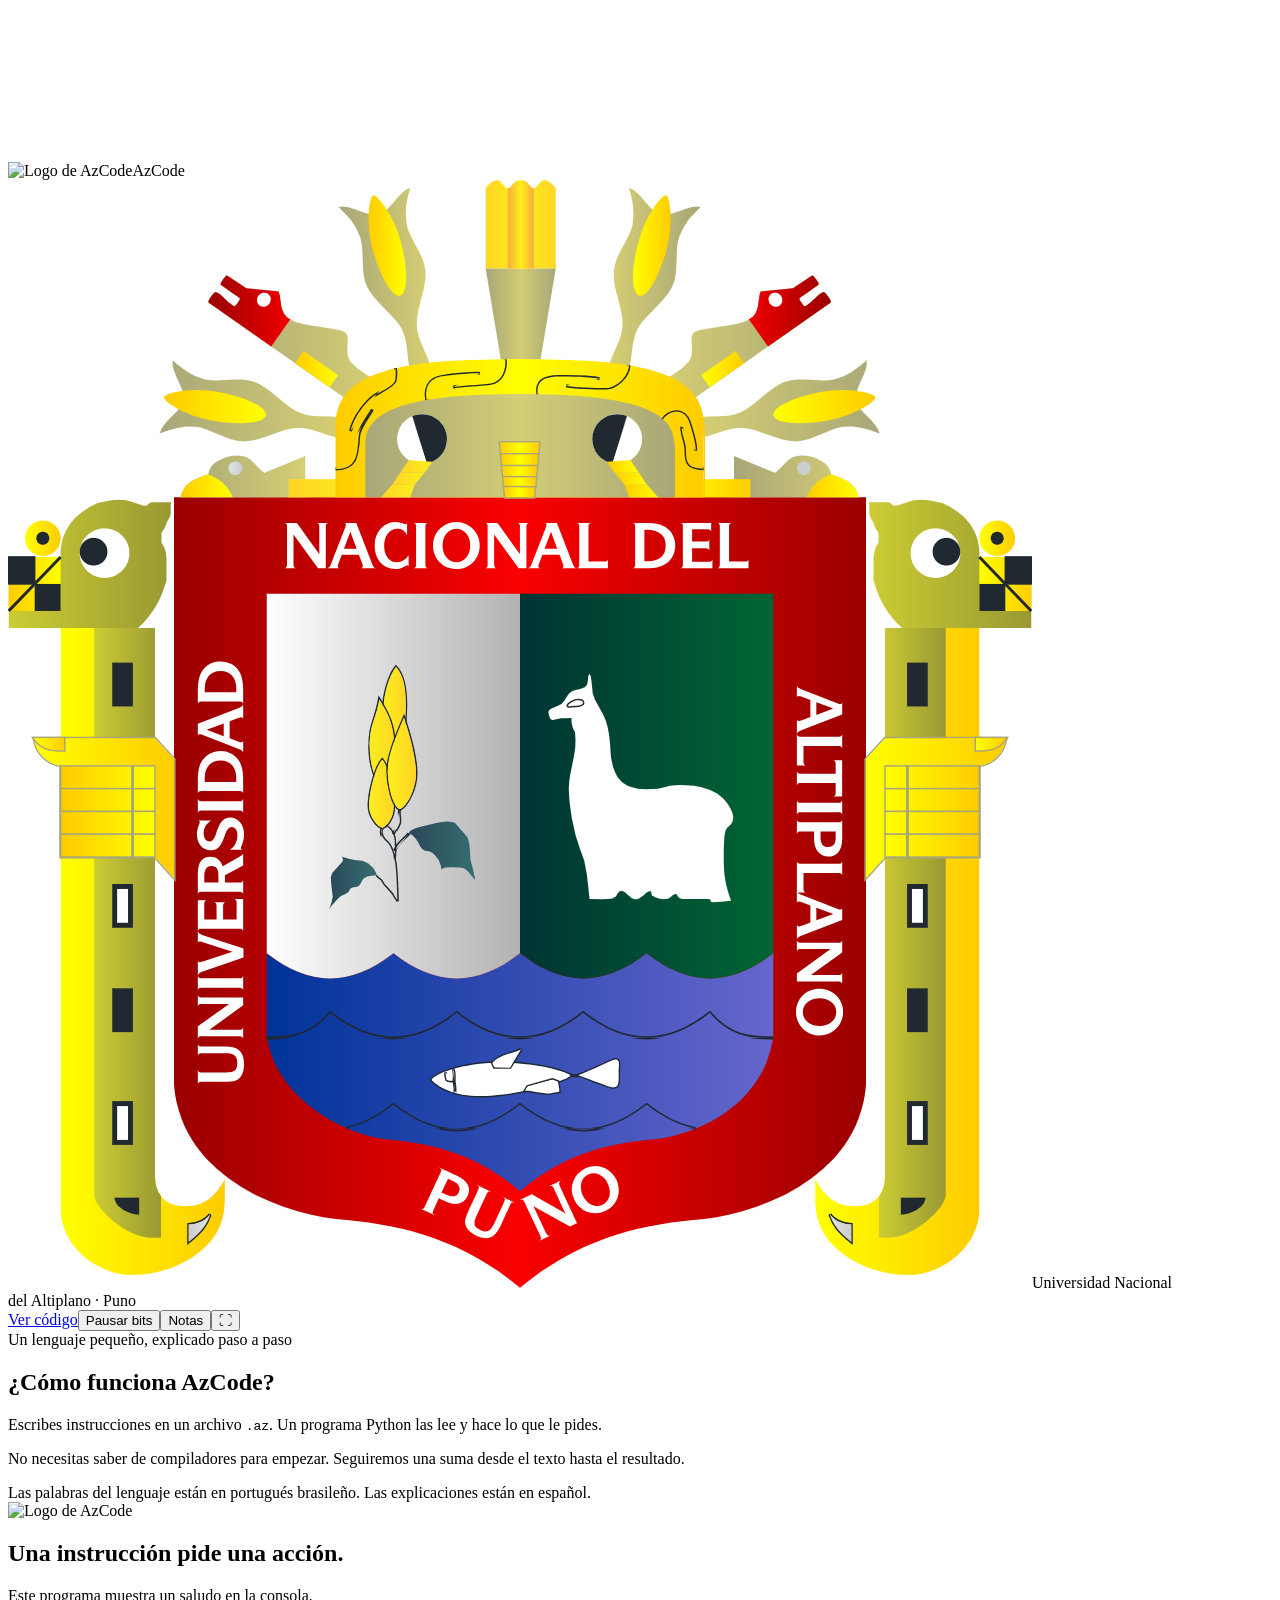
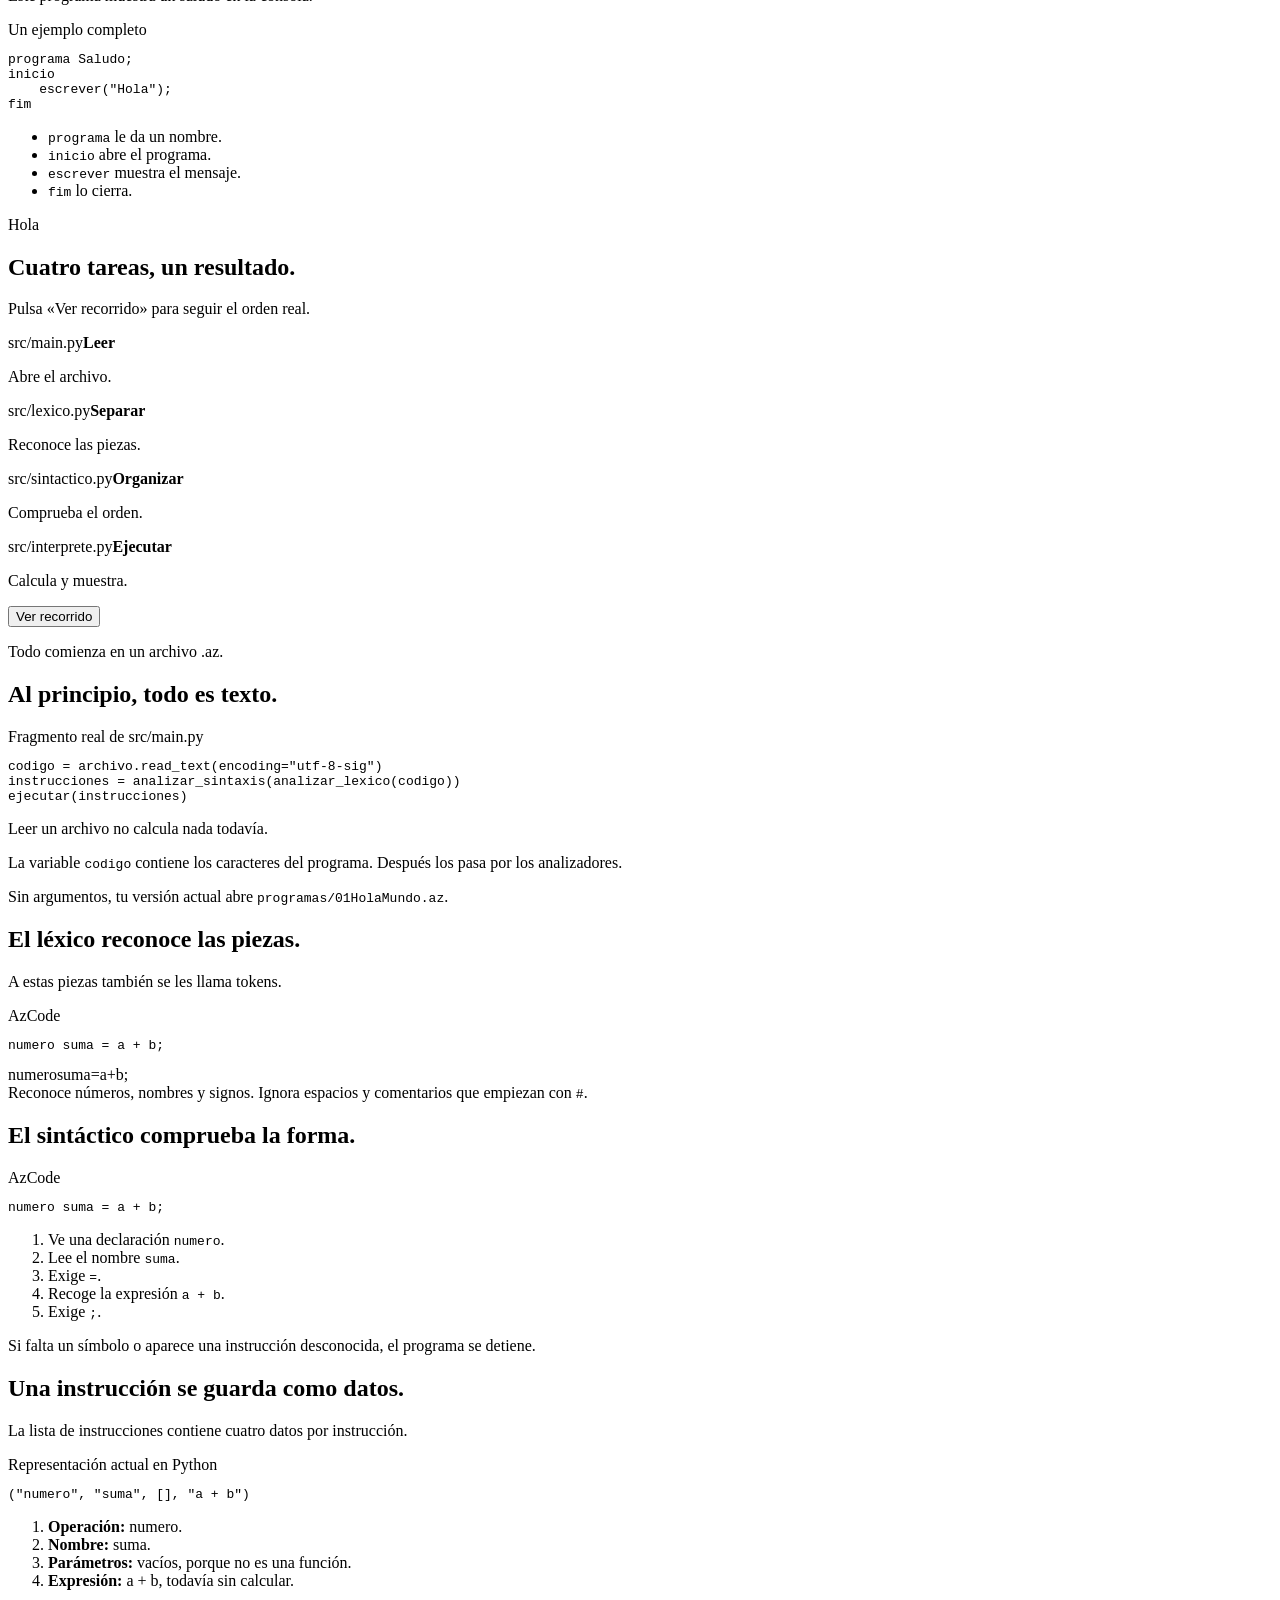
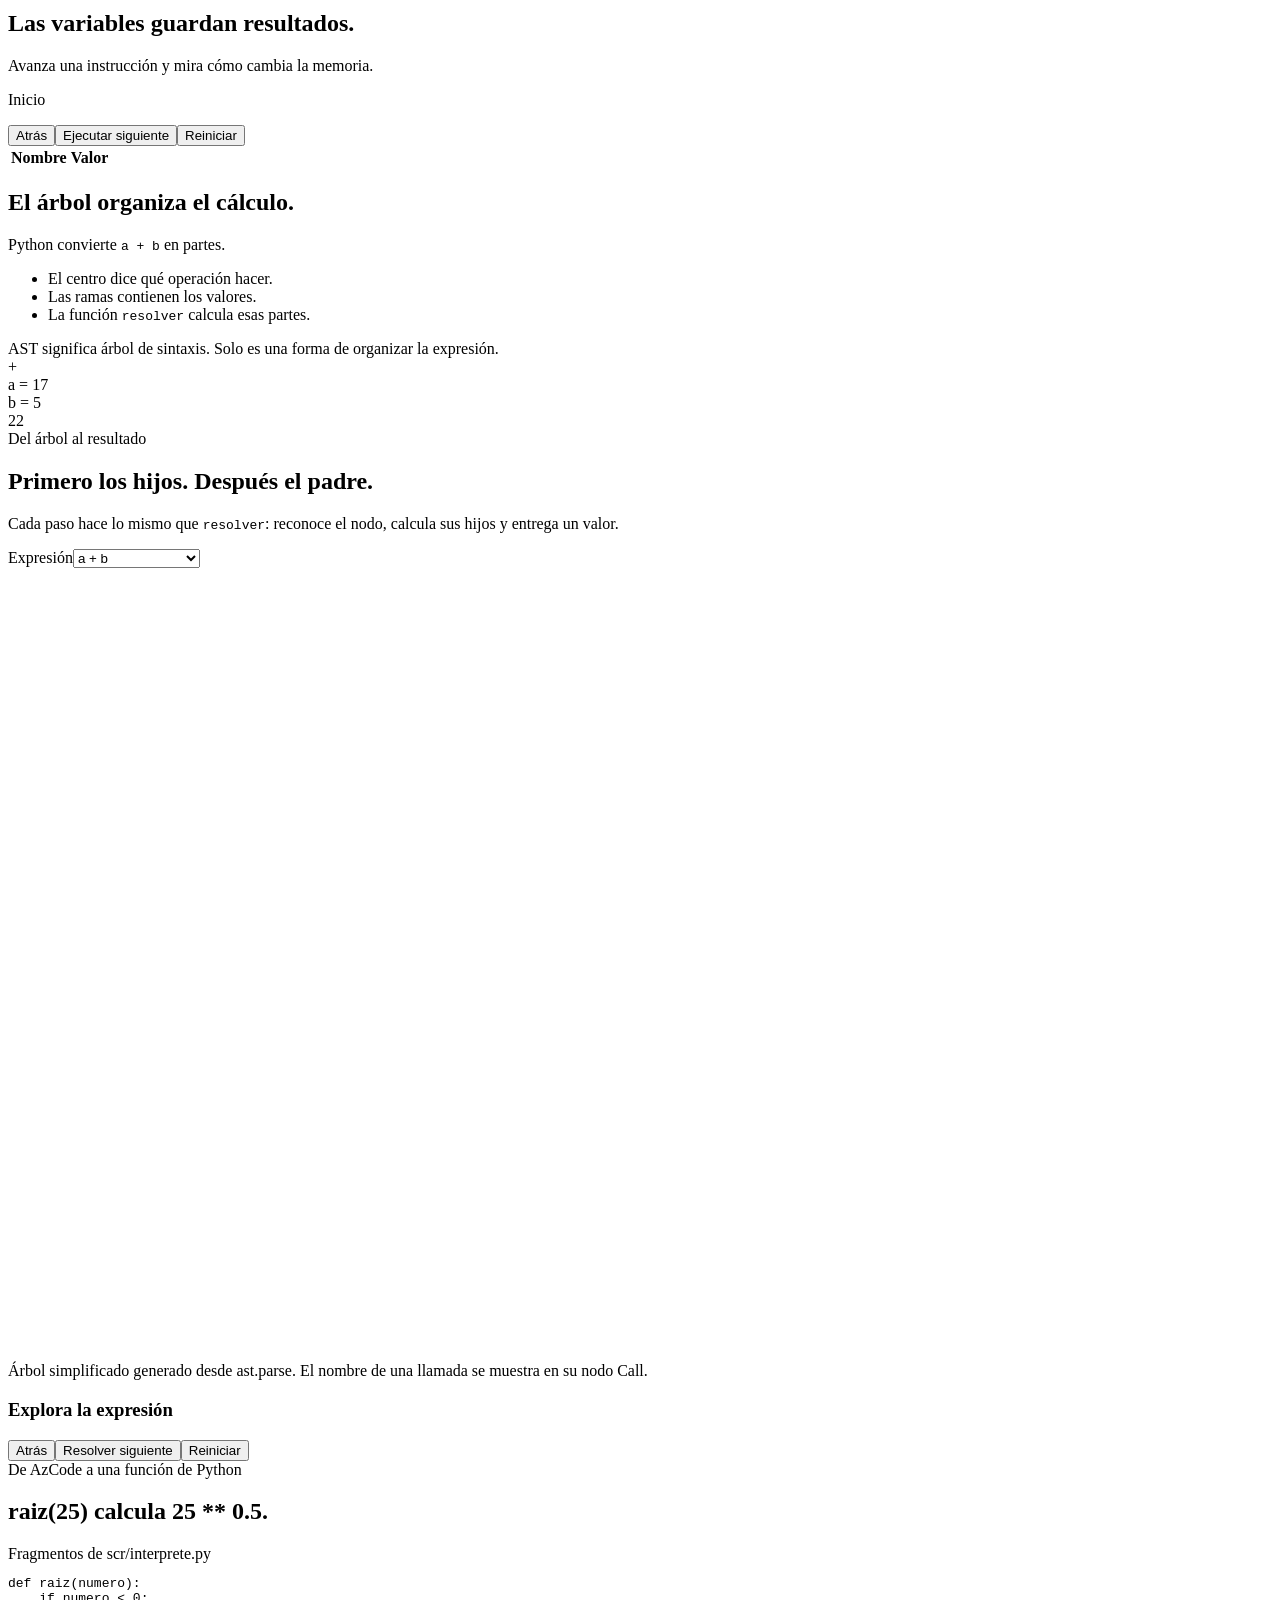
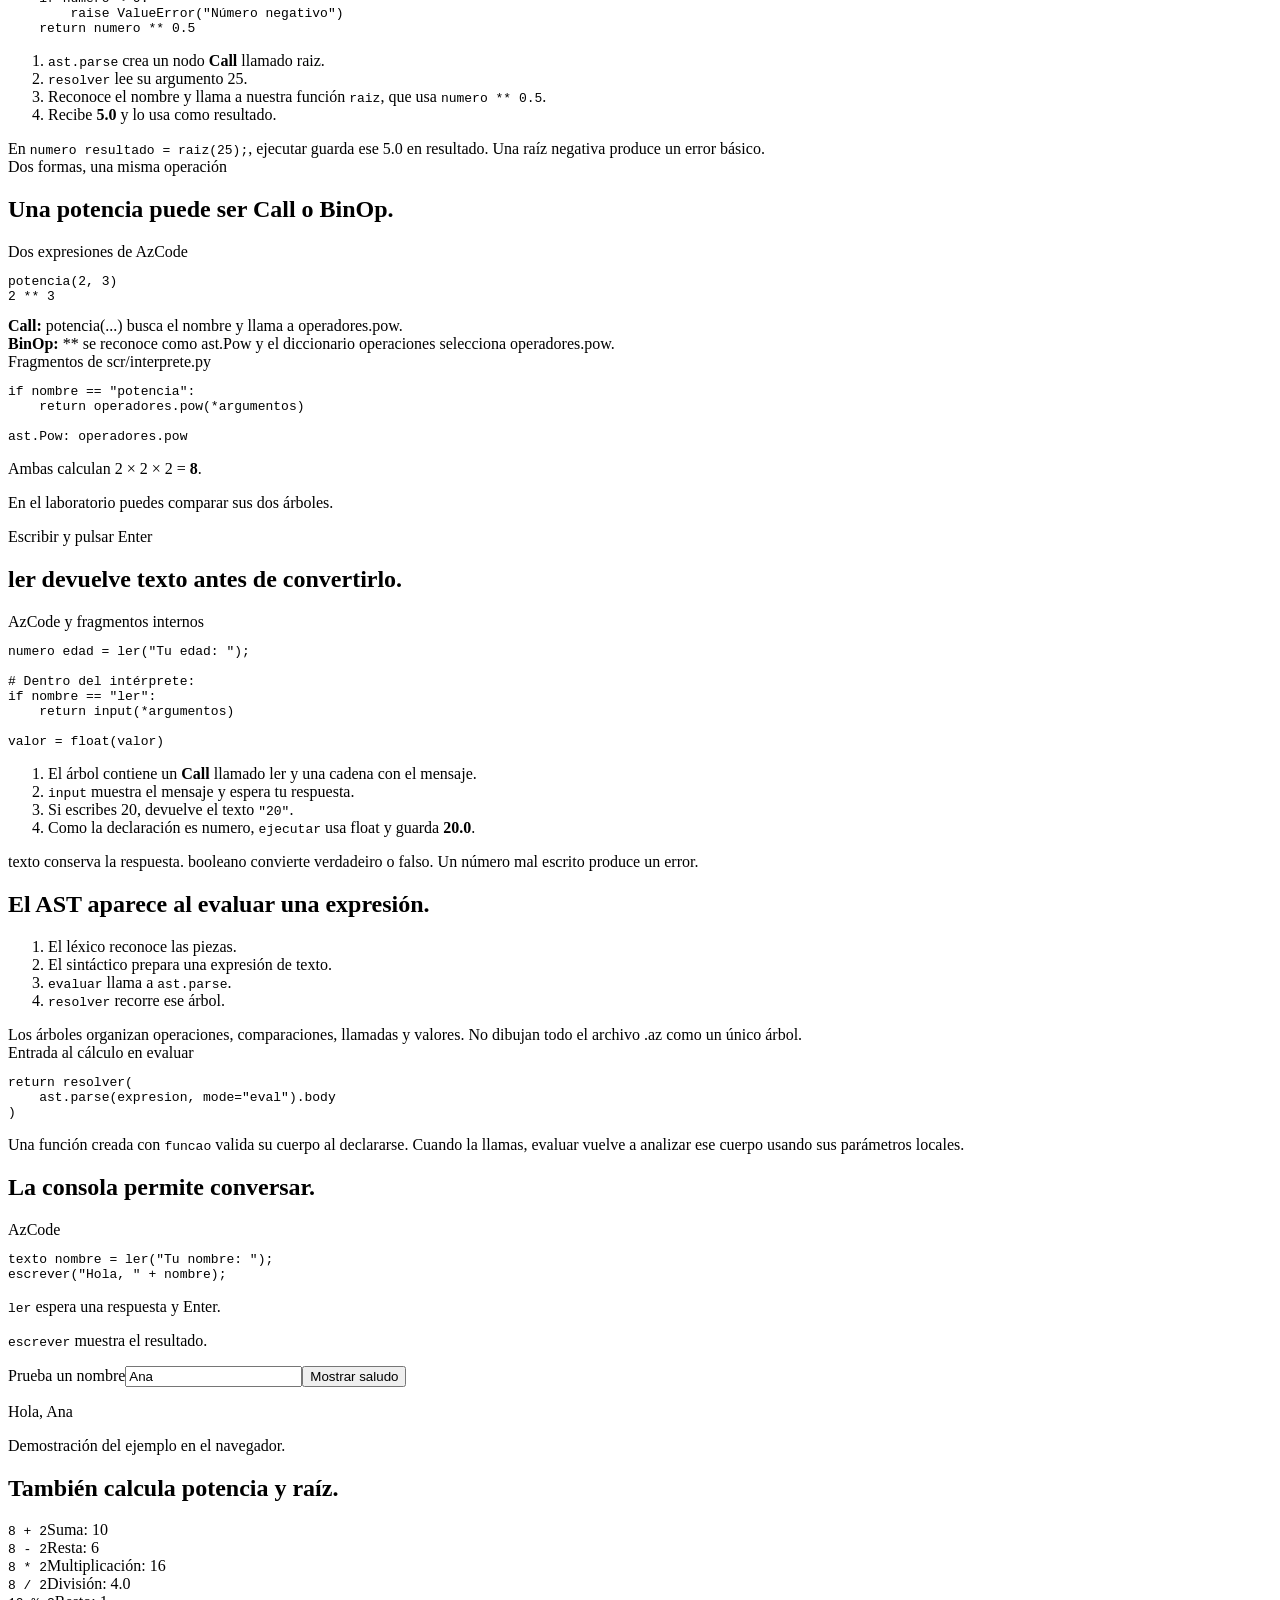
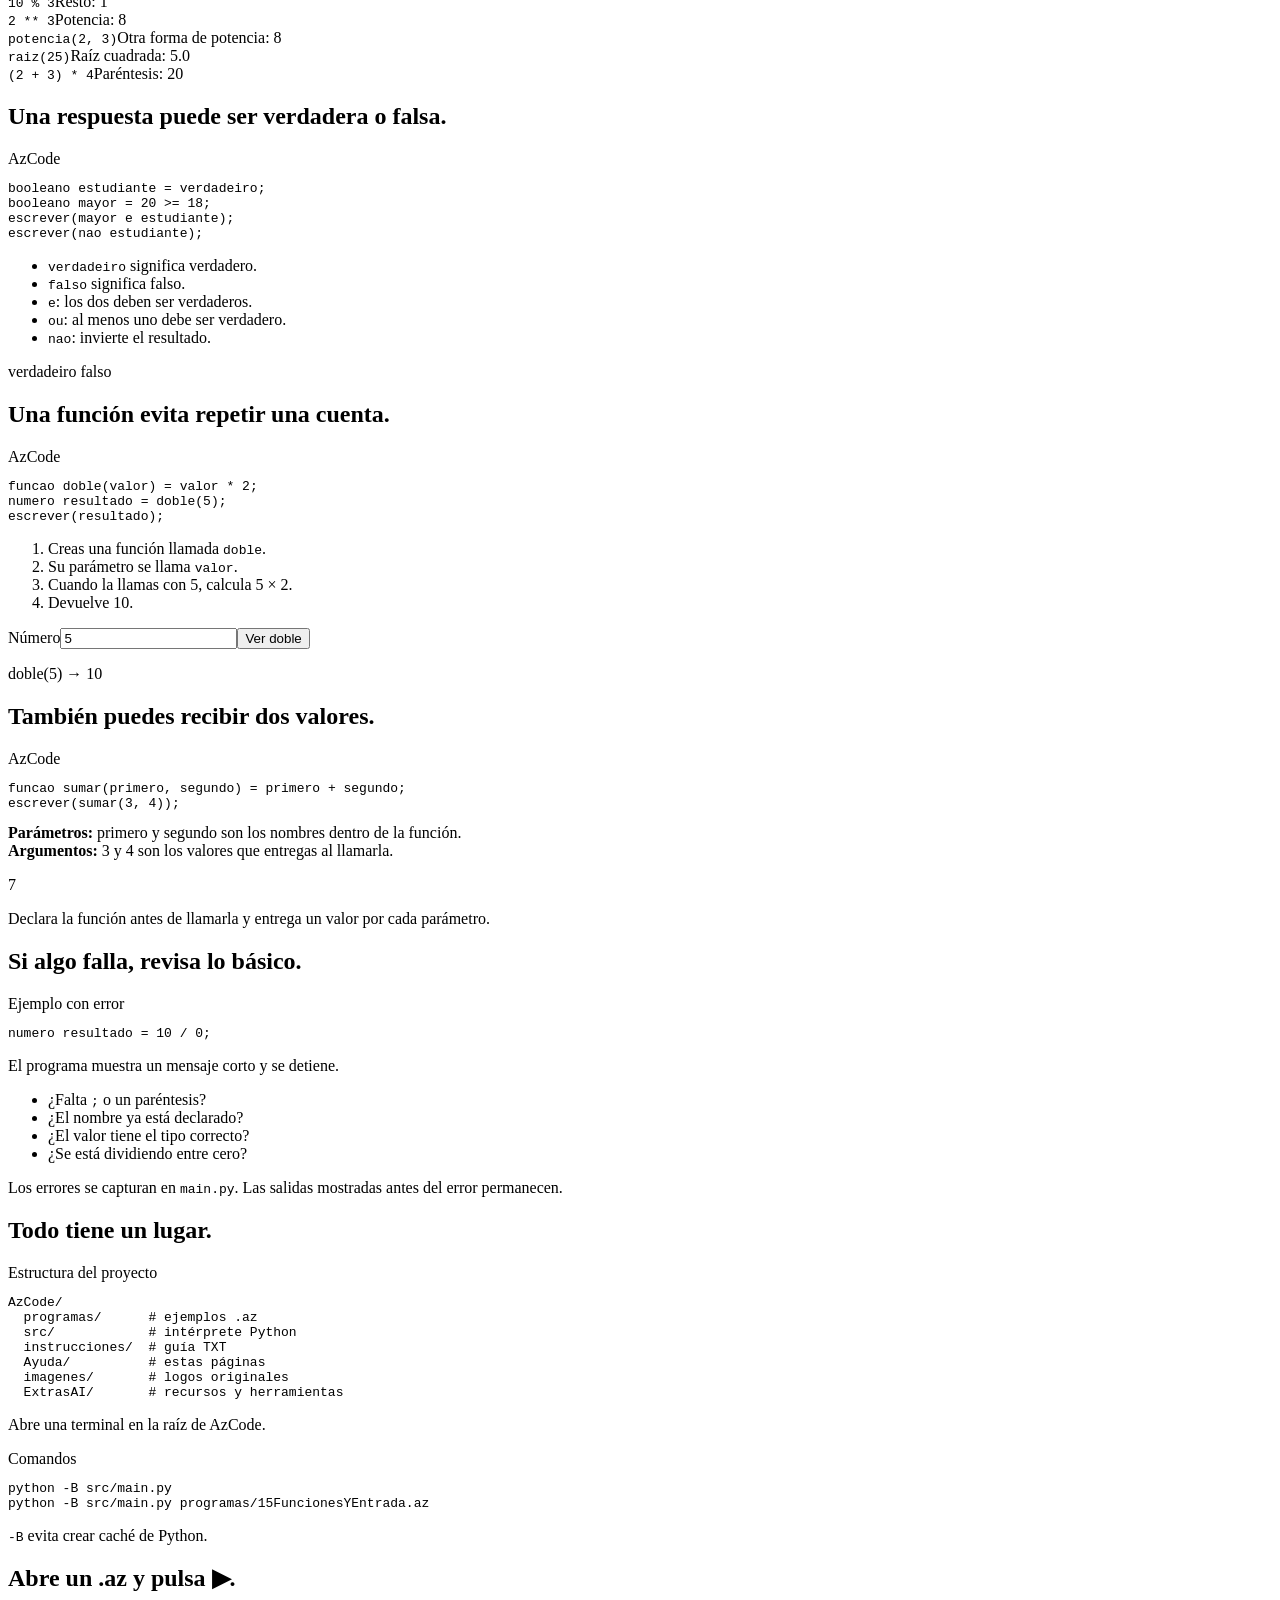
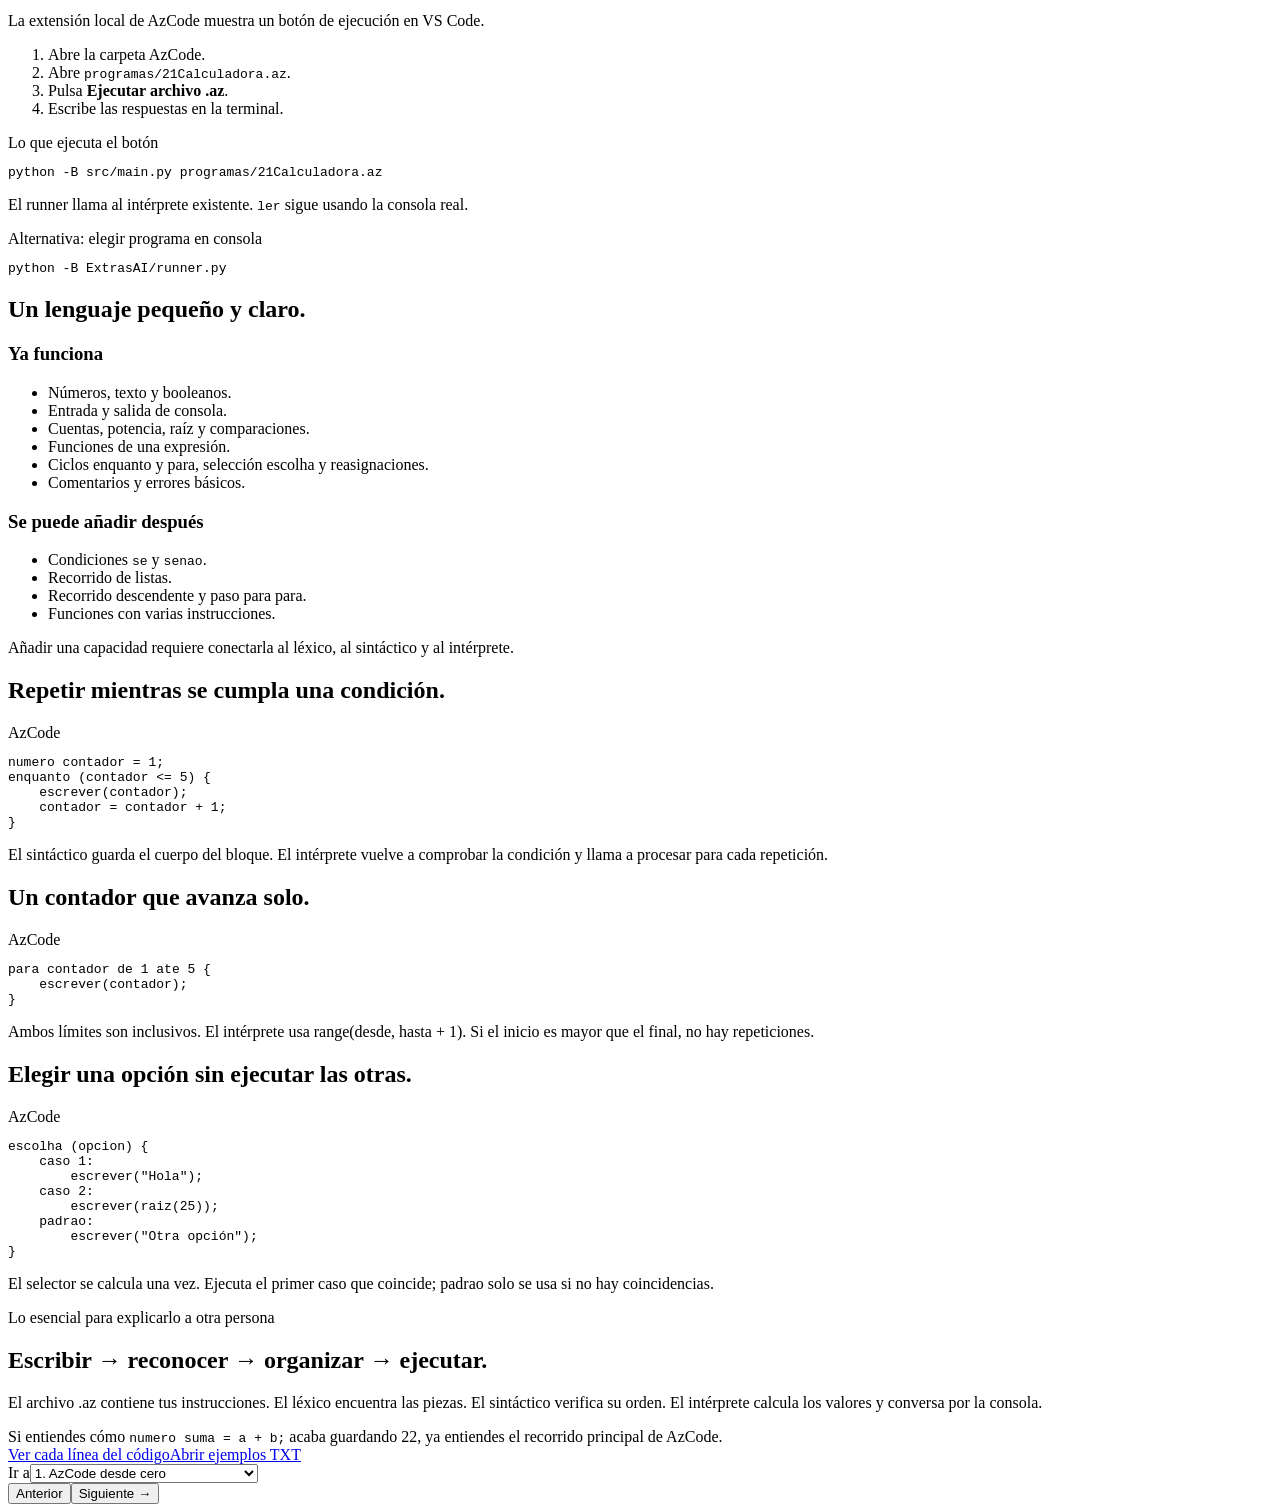
==== Ayuda/AzCode_Como_Funciona_Presentacion.html @ e8306adb "Subir intérprete AzCode, ejemplos y documentación" ====
<!doctype html><html lang="es"><head><meta charset="utf-8"><meta name="viewport" content="width=device-width,initial-scale=1"><title>AzCode · Cómo funciona</title><link rel="icon" href="../ExtrasAI/recursos/AzCode_nitido.png"><link rel="stylesheet" href="../ExtrasAI/recursos/presentacion.css"><link rel="stylesheet" href="../ExtrasAI/recursos/presentacion_arboles.css"></head><body><canvas id="lluvia-bits" aria-hidden="true"></canvas><header class="cabecera"><div class="marca"><img src="../ExtrasAI/recursos/AzCode_nitido.png" alt="Logo de AzCode"><span>AzCode</span></div><div class="universidad"><img src="../imagenes/Logo_UNAP.png" alt="Escudo de la Universidad Nacional del Altiplano"><span>Universidad Nacional<br>del Altiplano · Puno</span></div><div class="acciones"><a href="EXPLICACION_CODIGO.html">Ver código</a><button id="bits-boton" aria-pressed="true">Pausar bits</button><button id="notas-boton" aria-expanded="false" aria-controls="notas">Notas</button><button id="pantalla" aria-label="Activar pantalla completa">⛶</button></div></header><div class="barra" aria-hidden="true"><div class="avance" id="avance"></div></div><main class="diapositivas" id="diapositivas"><section class="diapositiva" data-titulo="AzCode desde cero" data-nota="Comienza con una idea sencilla: AzCode son reglas que nosotros definimos. Python es la herramienta que interpreta esas reglas." aria-label="1. AzCode desde cero"><div class="contenido"><div class="dos-columnas"><div><span class="etiqueta">Un lenguaje pequeño, explicado paso a paso</span><h1>¿Cómo funciona AzCode?</h1><p class="introduccion">Escribes instrucciones en un archivo <code>.az</code>. Un programa Python las lee y hace lo que le pides.</p><p>No necesitas saber de compiladores para empezar. Seguiremos una suma desde el texto hasta el resultado.</p><div class="clave">Las palabras del lenguaje están en portugués brasileño. Las explicaciones están en español.</div></div><div class="escena-logo"><img class="logo-grande" src="../ExtrasAI/recursos/AzCode_nitido.png" alt="Logo de AzCode"></div></div></div></section><section class="diapositiva" data-titulo="Tu primer programa" data-nota="Las palabras inicio y fim no llevan punto y coma. La cabecera y las instrucciones sí." aria-label="2. Tu primer programa"><div class="contenido"><h2>Una instrucción pide una acción.</h2><p class="introduccion">Este programa muestra un saludo en la consola.</p><div class="dos-columnas"><div class="bloque-codigo"><div class="titulo-codigo">Un ejemplo completo</div><pre><span class="kw">programa</span> Saludo;
<span class="kw">inicio</span>
    <span class="fun">escrever</span>(<span class="str">&quot;Hola&quot;</span>);
<span class="kw">fim</span></pre></div><div><ul class="lista"><li><code>programa</code> le da un nombre.</li><li><code>inicio</code> abre el programa.</li><li><code>escrever</code> muestra el mensaje.</li><li><code>fim</code> lo cierra.</li></ul><div class="salida">Hola</div></div></div></div></section><section class="diapositiva" data-titulo="El recorrido" data-nota="main coordina las otras tres etapas. Se analiza el programa antes de empezar a ejecutar sus instrucciones." aria-label="3. El recorrido"><div class="contenido"><h2>Cuatro tareas, un resultado.</h2><p class="introduccion">Pulsa «Ver recorrido» para seguir el orden real.</p><div class="ruta" id="ruta"><div class="estacion"><span>src/main.py</span><strong>Leer</strong><p>Abre el archivo.</p></div><div class="estacion"><span>src/lexico.py</span><strong>Separar</strong><p>Reconoce las piezas.</p></div><div class="estacion"><span>src/sintactico.py</span><strong>Organizar</strong><p>Comprueba el orden.</p></div><div class="estacion"><span>src/interprete.py</span><strong>Ejecutar</strong><p>Calcula y muestra.</p></div></div><div class="controles"><button class="boton" id="animar-ruta">Ver recorrido</button><p id="detalle-ruta" aria-live="polite">Todo comienza en un archivo .az.</p></div></div></section><section class="diapositiva" data-titulo="Leer el archivo" data-nota="Una variable es un nombre asociado a un dato. En este caso codigo guarda texto, no instrucciones ejecutadas." aria-label="4. Leer el archivo"><div class="contenido"><h2>Al principio, todo es texto.</h2><div class="dos-columnas"><div class="bloque-codigo"><div class="titulo-codigo">Fragmento real de src/main.py</div><pre>codigo = archivo.<span class="fun">read_text</span>(encoding=<span class="str">&quot;utf-8-sig&quot;</span>)
instrucciones = <span class="fun">analizar_sintaxis</span>(<span class="fun">analizar_lexico</span>(codigo))
<span class="fun">ejecutar</span>(instrucciones)</pre></div><div><p class="introduccion">Leer un archivo no calcula nada todavía.</p><p>La variable <code>codigo</code> contiene los caracteres del programa. Después los pasa por los analizadores.</p><div class="clave">Sin argumentos, tu versión actual abre <code>programas/01HolaMundo.az</code>.</div></div></div></div></section><section class="diapositiva" data-titulo="Separar las piezas" data-nota="El léxico no sabe cuánto vale a o b: solo reconoce que esos textos son nombres." aria-label="5. Separar las piezas"><div class="contenido"><h2>El léxico reconoce las piezas.</h2><p class="introduccion">A estas piezas también se les llama tokens.</p><div class="bloque-codigo"><div class="titulo-codigo">AzCode</div><pre><span class="kw">numero</span> suma = a + b;</pre></div><div class="piezas"><span class="pieza" style="--orden:0">numero</span><span class="pieza" style="--orden:1">suma</span><span class="pieza" style="--orden:2">=</span><span class="pieza" style="--orden:3">a</span><span class="pieza" style="--orden:4">+</span><span class="pieza" style="--orden:5">b</span><span class="pieza" style="--orden:6">;</span></div><div class="clave">Reconoce números, nombres y signos. Ignora espacios y comentarios que empiezan con <code>#</code>.</div></div></section><section class="diapositiva" data-titulo="Organizar una instrucción" data-nota="El sintáctico no hace la suma. Prepara los datos para que el intérprete la haga después." aria-label="6. Organizar una instrucción"><div class="contenido"><h2>El sintáctico comprueba la forma.</h2><div class="dos-columnas"><div class="bloque-codigo"><div class="titulo-codigo">AzCode</div><pre><span class="kw">numero</span> suma = a + b;</pre></div><div><ol class="lista"><li>Ve una declaración <code>numero</code>.</li><li>Lee el nombre <code>suma</code>.</li><li>Exige <code>=</code>.</li><li>Recoge la expresión <code>a + b</code>.</li><li>Exige <code>;</code>.</li></ol></div></div><div class="clave">Si falta un símbolo o aparece una instrucción desconocida, el programa se detiene.</div></div></section><section class="diapositiva" data-titulo="Datos internos" data-nota="La versión actual tiene parámetros como tercer dato. Los números de línea del léxico no forman parte de esta tupla." aria-label="7. Datos internos"><div class="contenido"><h2>Una instrucción se guarda como datos.</h2><p class="introduccion">La lista de instrucciones contiene cuatro datos por instrucción.</p><div class="bloque-codigo"><div class="titulo-codigo">Representación actual en Python</div><pre>(<span class="str">&quot;numero&quot;</span>, <span class="str">&quot;suma&quot;</span>, [], <span class="str">&quot;a + b&quot;</span>)</pre></div><ol class="lista"><li><strong>Operación:</strong> numero.</li><li><strong>Nombre:</strong> suma.</li><li><strong>Parámetros:</strong> vacíos, porque no es una función.</li><li><strong>Expresión:</strong> a + b, todavía sin calcular.</li></ol></div></section><section class="diapositiva" data-titulo="Memoria paso a paso" data-nota="Esta es una simulación didáctica. El intérprete real empieza con verdadeiro y falso disponibles. Después añade cada variable declarada." aria-label="8. Memoria paso a paso"><div class="contenido"><h2>Las variables guardan resultados.</h2><p class="introduccion">Avanza una instrucción y mira cómo cambia la memoria.</p><div class="dos-columnas"><div><div class="bloque-codigo"><div class="titulo-codigo" id="titulo-memoria">Inicio</div><pre id="codigo-memoria"></pre></div><p id="detalle-memoria" aria-live="polite"></p><div class="controles"><button class="boton secundario" id="memoria-anterior">Atrás</button><button class="boton" id="memoria-siguiente">Ejecutar siguiente</button><button class="boton secundario" id="memoria-reiniciar">Reiniciar</button></div></div><div><table class="memoria"><thead><tr><th>Nombre</th><th>Valor</th></tr></thead><tbody id="datos-memoria"></tbody></table><div class="salida" id="salida-memoria"></div></div></div></div></section><section class="diapositiva" data-titulo="Entender una expresión" data-nota="ast.parse organiza la expresión; no la ejecuta con eval. Nuestro resolver decide qué operaciones están permitidas." aria-label="9. Entender una expresión"><div class="contenido"><h2>El árbol organiza el cálculo.</h2><div class="dos-columnas"><div><p class="introduccion">Python convierte <code>a + b</code> en partes.</p><ul class="lista"><li>El centro dice qué operación hacer.</li><li>Las ramas contienen los valores.</li><li>La función <code>resolver</code> calcula esas partes.</li></ul><div class="clave">AST significa árbol de sintaxis. Solo es una forma de organizar la expresión.</div></div><div class="arbol"><div class="nodo">+</div><div class="ramas"><div class="nodo">a = 17</div><div class="nodo">b = 5</div></div><div class="resultado">22</div></div></div></div></section><section class="diapositiva" data-titulo="Árboles paso a paso" data-nota="Los árboles se crean a partir de ast.parse en Python. El árbol muestra la expresión del valor, no la declaración completa. Cambia de ejemplo y avanza para resolver las hojas antes que su padre." aria-label="10. Árboles paso a paso"><div class="contenido"><div class="cabecera-leccion"><span class="etiqueta">Del árbol al resultado</span><h2>Primero los hijos. Después el padre.</h2><p class="introduccion">Cada paso hace lo mismo que <code>resolver</code>: reconoce el nodo, calcula sus hijos y entrega un valor.</p></div><div class="laboratorio"><div class="vista-arbol"><label for="ejemplo-arbol">Expresión<select id="ejemplo-arbol"><option value="0">a + b</option><option value="1">2 + 3 * 4</option><option value="2">raiz(25)</option><option value="3">potencia(2, 3)</option><option value="4">2 ** 3</option><option value="5">ler(&quot;Tu nombre: &quot;)</option><option value="6">doble(5)</option><option value="7">valor * 2</option></select></label><div class="lienzo-arbol"><svg id="arbol-svg" viewBox="0 0 640 400" role="img" aria-label="Árbol de la expresión seleccionada"></svg></div><span class="etiqueta">Árbol simplificado generado desde ast.parse. El nombre de una llamada se muestra en su nodo Call.</span></div><div class="paso-arbol"><span class="etiqueta" id="contador-arbol"></span><h3 id="titulo-arbol">Explora la expresión</h3><p id="detalle-arbol" aria-live="polite"></p><div class="salida" id="resultado-arbol"></div><div class="controles"><button class="boton secundario" id="arbol-anterior">Atrás</button><button class="boton" id="arbol-siguiente">Resolver siguiente</button><button class="boton secundario" id="arbol-reiniciar">Reiniciar</button></div></div></div><script type="application/json" id="datos-arboles">[{"expresion": "a + b", "nodos": [{"id": 0, "hijos": [1, 2], "titulo": "BinOp", "texto": "+", "resultado": "22"}, {"id": 1, "hijos": [], "titulo": "Name", "texto": "a", "resultado": "17"}, {"id": 2, "hijos": [], "titulo": "Name", "texto": "b", "resultado": "5"}], "pasos": [{"nodo": 1, "detalle": "Busca a en variables y encuentra 17."}, {"nodo": 2, "detalle": "Busca b en variables y encuentra 5."}, {"nodo": 0, "detalle": "Los dos hijos ya están calculados. Aplica 17 + 5 y obtiene 22."}]}, {"expresion": "2 + 3 * 4", "nodos": [{"id": 0, "hijos": [1, 2], "titulo": "BinOp", "texto": "+", "resultado": "14"}, {"id": 1, "hijos": [], "titulo": "Constant", "texto": "2", "resultado": "2"}, {"id": 2, "hijos": [3, 4], "titulo": "BinOp", "texto": "×", "resultado": "12"}, {"id": 3, "hijos": [], "titulo": "Constant", "texto": "3", "resultado": "3"}, {"id": 4, "hijos": [], "titulo": "Constant", "texto": "4", "resultado": "4"}], "pasos": [{"nodo": 1, "detalle": "Lee el valor literal 2. No necesita buscarlo en una variable."}, {"nodo": 3, "detalle": "Lee el valor literal 3. No necesita buscarlo en una variable."}, {"nodo": 4, "detalle": "Lee el valor literal 4. No necesita buscarlo en una variable."}, {"nodo": 2, "detalle": "Los dos hijos ya están calculados. Aplica 3 × 4 y obtiene 12."}, {"nodo": 0, "detalle": "Los dos hijos ya están calculados. Aplica 2 + 12 y obtiene 14."}]}, {"expresion": "raiz(25)", "nodos": [{"id": 0, "hijos": [1], "titulo": "Call", "texto": "raiz(...)", "resultado": "5.0"}, {"id": 1, "hijos": [], "titulo": "Constant", "texto": "25", "resultado": "25"}], "pasos": [{"nodo": 1, "detalle": "Lee el valor literal 25. No necesita buscarlo en una variable."}, {"nodo": 0, "detalle": "Reconoce raiz. La función del intérprete calcula 25 ** 0.5 y recibe 5.0, sin importar math."}]}, {"expresion": "potencia(2, 3)", "nodos": [{"id": 0, "hijos": [1, 2], "titulo": "Call", "texto": "potencia(...)", "resultado": "8"}, {"id": 1, "hijos": [], "titulo": "Constant", "texto": "2", "resultado": "2"}, {"id": 2, "hijos": [], "titulo": "Constant", "texto": "3", "resultado": "3"}], "pasos": [{"nodo": 1, "detalle": "Lee el valor literal 2. No necesita buscarlo en una variable."}, {"nodo": 2, "detalle": "Lee el valor literal 3. No necesita buscarlo en una variable."}, {"nodo": 0, "detalle": "Reconoce potencia. Llama a operadores.pow(2, 3) y recibe 8."}]}, {"expresion": "2 ** 3", "nodos": [{"id": 0, "hijos": [1, 2], "titulo": "BinOp", "texto": "**", "resultado": "8"}, {"id": 1, "hijos": [], "titulo": "Constant", "texto": "2", "resultado": "2"}, {"id": 2, "hijos": [], "titulo": "Constant", "texto": "3", "resultado": "3"}], "pasos": [{"nodo": 1, "detalle": "Lee el valor literal 2. No necesita buscarlo en una variable."}, {"nodo": 2, "detalle": "Lee el valor literal 3. No necesita buscarlo en una variable."}, {"nodo": 0, "detalle": "Los dos hijos ya están calculados. Aplica 2 ** 3 y obtiene 8."}]}, {"expresion": "ler(\"Tu nombre: \")", "nodos": [{"id": 0, "hijos": [1], "titulo": "Call", "texto": "ler(...)", "resultado": "Ana"}, {"id": 1, "hijos": [], "titulo": "Constant", "texto": "Tu nombre: ", "resultado": "Tu nombre: "}], "pasos": [{"nodo": 1, "detalle": "Lee el valor literal 'Tu nombre: '. No necesita buscarlo en una variable."}, {"nodo": 0, "detalle": "Reconoce ler y llama a input con el mensaje. Aquí simulamos que escribiste Ana y pulsaste Enter: devuelve texto."}]}, {"expresion": "doble(5)", "nodos": [{"id": 0, "hijos": [1], "titulo": "Call", "texto": "doble(...)", "resultado": "10"}, {"id": 1, "hijos": [], "titulo": "Constant", "texto": "5", "resultado": "5"}], "pasos": [{"nodo": 1, "detalle": "Lee el valor literal 5. No necesita buscarlo en una variable."}, {"nodo": 0, "detalle": "Busca doble en funciones, asigna valor = 5 en una copia local y analiza su cuerpo valor * 2 en otro árbol. Devuelve 10."}]}, {"expresion": "valor * 2", "nodos": [{"id": 0, "hijos": [1, 2], "titulo": "BinOp", "texto": "×", "resultado": "10"}, {"id": 1, "hijos": [], "titulo": "Name", "texto": "valor", "resultado": "5"}, {"id": 2, "hijos": [], "titulo": "Constant", "texto": "2", "resultado": "2"}], "pasos": [{"nodo": 1, "detalle": "Busca valor en variables y encuentra 5."}, {"nodo": 2, "detalle": "Lee el valor literal 2. No necesita buscarlo en una variable."}, {"nodo": 0, "detalle": "Los dos hijos ya están calculados. Aplica 5 × 2 y obtiene 10."}]}]</script></div></section><section class="diapositiva" data-titulo="Cómo hace raiz" data-nota="La raíz se calcula con una potencia de un medio. Se rechazan entradas negativas y no se importa math." aria-label="11. Cómo hace raiz"><div class="contenido"><span class="etiqueta">De AzCode a una función de Python</span><h2>raiz(25) calcula 25 ** 0.5.</h2><div class="dos-columnas"><div class="bloque-codigo"><div class="titulo-codigo">Fragmentos de scr/interprete.py</div><pre><span class="kw">def</span> <span class="fun">raiz</span>(<span class="kw">numero</span>):
    <span class="kw">if</span> <span class="kw">numero</span> &lt; <span class="num">0</span>:
        <span class="kw">raise</span> <span class="fun">ValueError</span>(<span class="str">&quot;Número negativo&quot;</span>)
    <span class="kw">return</span> <span class="kw">numero</span> ** <span class="num">0.5</span></pre></div><div><ol class="lista"><li><code>ast.parse</code> crea un nodo <strong>Call</strong> llamado raiz.</li><li><code>resolver</code> lee su argumento 25.</li><li>Reconoce el nombre y llama a nuestra función <code>raiz</code>, que usa <code>numero ** 0.5</code>.</li><li>Recibe <strong>5.0</strong> y lo usa como resultado.</li></ol><div class="clave">En <code>numero resultado = raiz(25);</code>, ejecutar guarda ese 5.0 en resultado. Una raíz negativa produce un error básico.</div></div></div></div></section><section class="diapositiva" data-titulo="Cómo hace potencia" data-nota="operator es la biblioteca de operaciones de Python. El árbol de potencia(2,3) representa una llamada; el de 2**3 representa un operador con dos operandos." aria-label="12. Cómo hace potencia"><div class="contenido"><span class="etiqueta">Dos formas, una misma operación</span><h2>Una potencia puede ser Call o BinOp.</h2><div class="dos-columnas"><div><div class="bloque-codigo"><div class="titulo-codigo">Dos expresiones de AzCode</div><pre><span class="fun">potencia</span>(<span class="num">2</span>, <span class="num">3</span>)
<span class="num">2</span> ** <span class="num">3</span></pre></div><div class="clave"><strong>Call:</strong> potencia(...) busca el nombre y llama a operadores.pow.<br><strong>BinOp:</strong> ** se reconoce como ast.Pow y el diccionario operaciones selecciona operadores.pow.</div></div><div><div class="bloque-codigo"><div class="titulo-codigo">Fragmentos de scr/interprete.py</div><pre><span class="kw">if</span> nombre == <span class="str">&quot;potencia&quot;</span>:
    <span class="kw">return</span> operadores.<span class="fun">pow</span>(*argumentos)

ast.Pow: operadores.pow</pre></div><p class="introduccion">Ambas calculan 2 × 2 × 2 = <strong>8</strong>.</p><p>En el laboratorio puedes comparar sus dos árboles.</p></div></div></div></section><section class="diapositiva" data-titulo="Cómo hace ler" data-nota="La conversión se hace al declarar una variable, no dentro de ler. escrever(ler(...)) muestra la respuesta de texto directamente." aria-label="13. Cómo hace ler"><div class="contenido"><span class="etiqueta">Escribir y pulsar Enter</span><h2>ler devuelve texto antes de convertirlo.</h2><div class="dos-columnas"><div class="bloque-codigo"><div class="titulo-codigo">AzCode y fragmentos internos</div><pre><span class="kw">numero</span> edad = <span class="fun">ler</span>(<span class="str">&quot;Tu edad: &quot;</span>);

<span class="cm"># Dentro del intérprete:</span>
<span class="kw">if</span> nombre == <span class="str">&quot;ler&quot;</span>:
    <span class="kw">return</span> <span class="fun">input</span>(*argumentos)

valor = <span class="fun">float</span>(valor)</pre></div><div><ol class="lista"><li>El árbol contiene un <strong>Call</strong> llamado ler y una cadena con el mensaje.</li><li><code>input</code> muestra el mensaje y espera tu respuesta.</li><li>Si escribes 20, devuelve el texto <code>"20"</code>.</li><li>Como la declaración es numero, <code>ejecutar</code> usa float y guarda <strong>20.0</strong>.</li></ol><div class="clave">texto conserva la respuesta. booleano convierte verdadeiro o falso. Un número mal escrito produce un error.</div></div></div></div></section><section class="diapositiva" data-titulo="Cuándo usa árboles" data-nota="El sintáctico propio de AzCode prepara instrucciones; ast se usa después para entender las expresiones de esas instrucciones. El modo eval de ast.parse no ejecuta código arbitrario." aria-label="14. Cuándo usa árboles"><div class="contenido"><h2>El AST aparece al evaluar una expresión.</h2><div class="dos-columnas"><div><ol class="lista"><li>El léxico reconoce las piezas.</li><li>El sintáctico prepara una expresión de texto.</li><li><code>evaluar</code> llama a <code>ast.parse</code>.</li><li><code>resolver</code> recorre ese árbol.</li></ol><div class="clave">Los árboles organizan operaciones, comparaciones, llamadas y valores. No dibujan todo el archivo .az como un único árbol.</div></div><div class="bloque-codigo"><div class="titulo-codigo">Entrada al cálculo en evaluar</div><pre><span class="kw">return</span> <span class="fun">resolver</span>(
    ast.<span class="fun">parse</span>(expresion, mode=<span class="str">&quot;eval&quot;</span>).body
)</pre></div></div><p>Una función creada con <code>funcao</code> valida su cuerpo al declararse. Cuando la llamas, evaluar vuelve a analizar ese cuerpo usando sus parámetros locales.</p></div></section><section class="diapositiva" data-titulo="Salida y entrada" data-nota="ler devuelve texto. Al declarar numero, el intérprete convierte la respuesta a número; al declarar booleano acepta verdadeiro o falso." aria-label="15. Salida y entrada"><div class="contenido"><h2>La consola permite conversar.</h2><div class="dos-columnas"><div class="bloque-codigo"><div class="titulo-codigo">AzCode</div><pre><span class="kw">texto</span> nombre = <span class="fun">ler</span>(<span class="str">&quot;Tu nombre: &quot;</span>);
<span class="fun">escrever</span>(<span class="str">&quot;Hola, &quot;</span> + nombre);</pre></div><div><p><code>ler</code> espera una respuesta y Enter.</p><p><code>escrever</code> muestra el resultado.</p><div class="prueba"><label>Prueba un nombre<input id="nombre-demo" type="text" value="Ana" maxlength="60"></label><button class="boton" id="saludar-demo">Mostrar saludo</button></div><p class="salida" id="saludo-demo" aria-live="polite">Hola, Ana</p><span class="etiqueta">Demostración del ejemplo en el navegador.</span></div></div></div></section><section class="diapositiva" data-titulo="Números y operaciones" data-nota="La raíz cuadrada requiere un número mayor o igual a cero. Para decimales se usa punto. Los paréntesis permiten organizar el cálculo." aria-label="16. Números y operaciones"><div class="contenido"><h2>También calcula potencia y raíz.</h2><div class="cuentas"><div class="cuenta"><code>8 + 2</code><span>Suma: 10</span></div><div class="cuenta"><code>8 - 2</code><span>Resta: 6</span></div><div class="cuenta"><code>8 * 2</code><span>Multiplicación: 16</span></div><div class="cuenta"><code>8 / 2</code><span>División: 4.0</span></div><div class="cuenta"><code>10 % 3</code><span>Resto: 1</span></div><div class="cuenta"><code>2 ** 3</code><span>Potencia: 8</span></div><div class="cuenta"><code>potencia(2, 3)</code><span>Otra forma de potencia: 8</span></div><div class="cuenta"><code>raiz(25)</code><span>Raíz cuadrada: 5.0</span></div><div class="cuenta"><code>(2 + 3) * 4</code><span>Paréntesis: 20</span></div></div></div></section><section class="diapositiva" data-titulo="Booleanos" data-nota="Las comparaciones ==, !=, &lt;, &gt;, &lt;= y &gt;= producen booleanos. Guardar una condición no implica que haya instrucciones se o senao: todavía no existen." aria-label="17. Booleanos"><div class="contenido"><h2>Una respuesta puede ser verdadera o falsa.</h2><div class="dos-columnas"><div class="bloque-codigo"><div class="titulo-codigo">AzCode</div><pre><span class="kw">booleano</span> estudiante = <span class="kw">verdadeiro</span>;
<span class="kw">booleano</span> mayor = <span class="num">20</span> &gt;= <span class="num">18</span>;
<span class="fun">escrever</span>(mayor <span class="kw">e</span> estudiante);
<span class="fun">escrever</span>(<span class="kw">nao</span> estudiante);</pre></div><div><ul class="lista"><li><code>verdadeiro</code> significa verdadero.</li><li><code>falso</code> significa falso.</li><li><code>e</code>: los dos deben ser verdaderos.</li><li><code>ou</code>: al menos uno debe ser verdadero.</li><li><code>nao</code>: invierte el resultado.</li></ul><div class="salida">verdadeiro
falso</div></div></div></div></section><section class="diapositiva" data-titulo="Funciones sencillas" data-nota="Cada función tiene una sola expresión de resultado. Los parámetros se guardan en una copia local de las variables y no cambian las del programa." aria-label="18. Funciones sencillas"><div class="contenido"><h2>Una función evita repetir una cuenta.</h2><div class="dos-columnas"><div class="bloque-codigo"><div class="titulo-codigo">AzCode</div><pre><span class="kw">funcao</span> <span class="fun">doble</span>(valor) = valor * <span class="num">2</span>;
<span class="kw">numero</span> resultado = <span class="fun">doble</span>(<span class="num">5</span>);
<span class="fun">escrever</span>(resultado);</pre></div><div><ol class="lista"><li>Creas una función llamada <code>doble</code>.</li><li>Su parámetro se llama <code>valor</code>.</li><li>Cuando la llamas con 5, calcula 5 × 2.</li><li>Devuelve 10.</li></ol><div class="prueba"><label>Número<input id="numero-demo" type="number" value="5" step="any"></label><button class="boton" id="doble-demo">Ver doble</button></div><p class="salida" id="resultado-demo" aria-live="polite">doble(5) → 10</p></div></div></div></section><section class="diapositiva" data-titulo="Varias entradas en una función" data-nota="La sintaxis usa funcao, sin tilde, como palabra reservada del lenguaje. Una función no tiene bloques ni instrucción de retorno." aria-label="19. Varias entradas en una función"><div class="contenido"><h2>También puedes recibir dos valores.</h2><div class="bloque-codigo"><div class="titulo-codigo">AzCode</div><pre><span class="kw">funcao</span> <span class="fun">sumar</span>(primero, segundo) = primero + segundo;
<span class="fun">escrever</span>(<span class="fun">sumar</span>(<span class="num">3</span>, <span class="num">4</span>));</pre></div><div class="clave"><strong>Parámetros:</strong> primero y segundo son los nombres dentro de la función.<br><strong>Argumentos:</strong> 3 y 4 son los valores que entregas al llamarla.</div><p class="salida">7</p><p>Declara la función antes de llamarla y entrega un valor por cada parámetro.</p></div></section><section class="diapositiva" data-titulo="Errores básicos" data-nota="La lectura del archivo tiene su propio mensaje. Otros errores muestran: revisa las instrucciones, los nombres y los valores. Es intencionalmente básico." aria-label="20. Errores básicos"><div class="contenido"><h2>Si algo falla, revisa lo básico.</h2><div class="dos-columnas"><div class="bloque-codigo"><div class="titulo-codigo">Ejemplo con error</div><pre><span class="kw">numero</span> resultado = <span class="num">10</span> / <span class="num">0</span>;</pre></div><div><p class="introduccion">El programa muestra un mensaje corto y se detiene.</p><ul class="lista"><li>¿Falta <code>;</code> o un paréntesis?</li><li>¿El nombre ya está declarado?</li><li>¿El valor tiene el tipo correcto?</li><li>¿Se está dividiendo entre cero?</li></ul></div></div><div class="clave">Los errores se capturan en <code>main.py</code>. Las salidas mostradas antes del error permanecen.</div></div></section><section class="diapositiva" data-titulo="Carpetas y ejecución" data-nota="El intérprete no necesita paquetes externos. Las ayudas se abren con doble clic y funcionan sin internet." aria-label="21. Carpetas y ejecución"><div class="contenido"><h2>Todo tiene un lugar.</h2><div class="dos-columnas"><div class="bloque-codigo"><div class="titulo-codigo">Estructura del proyecto</div><pre>AzCode/
  programas/      <span class="cm"># ejemplos .az</span>
  src/            <span class="cm"># intérprete Python</span>
  instrucciones/  <span class="cm"># guía TXT</span>
  Ayuda/          <span class="cm"># estas páginas</span>
  imagenes/       <span class="cm"># logos originales</span>
  ExtrasAI/       <span class="cm"># recursos y herramientas</span></pre></div><div><p>Abre una terminal en la raíz de AzCode.</p><div class="bloque-codigo"><div class="titulo-codigo">Comandos</div><pre>python -B src/main.py
python -B src/main.py programas/15FuncionesYEntrada.az</pre></div><p><code>-B</code> evita crear caché de Python.</p></div></div></div></section><section class="diapositiva" data-titulo="Ejecutar con un botón" data-nota="El botón guarda el documento seleccionado si tiene cambios y ejecuta Python en una consola normal. La configuración azcode.python permite indicar otro ejecutable de Python." aria-label="22. Ejecutar con un botón"><div class="contenido"><h2>Abre un .az y pulsa ▶.</h2><div class="dos-columnas"><div><p class="introduccion">La extensión local de AzCode muestra un botón de ejecución en VS Code.</p><ol class="lista"><li>Abre la carpeta AzCode.</li><li>Abre <code>programas/21Calculadora.az</code>.</li><li>Pulsa <strong>Ejecutar archivo .az</strong>.</li><li>Escribe las respuestas en la terminal.</li></ol></div><div><div class="bloque-codigo"><div class="titulo-codigo">Lo que ejecuta el botón</div><pre>python -B src/main.py programas/21Calculadora.az</pre></div><p>El runner llama al intérprete existente. <code>ler</code> sigue usando la consola real.</p><div class="bloque-codigo"><div class="titulo-codigo">Alternativa: elegir programa en consola</div><pre>python -B ExtrasAI/runner.py</pre></div></div></div></div></section><section class="diapositiva" data-titulo="Qué puede hacer hoy" data-nota="Distingue lo que ya funciona de las posibilidades futuras. Ya hay ciclos, selección de opciones y reasignaciones. Todavía no hay se/senao ni funciones de varias instrucciones." aria-label="23. Qué puede hacer hoy"><div class="contenido"><h2>Un lenguaje pequeño y claro.</h2><div class="dos-columnas"><div><h3>Ya funciona</h3><ul class="lista"><li>Números, texto y booleanos.</li><li>Entrada y salida de consola.</li><li>Cuentas, potencia, raíz y comparaciones.</li><li>Funciones de una expresión.</li><li>Ciclos enquanto y para, selección escolha y reasignaciones.</li><li>Comentarios y errores básicos.</li></ul></div><div><h3>Se puede añadir después</h3><ul class="lista"><li>Condiciones <code>se</code> y <code>senao</code>.</li><li>Recorrido de listas.</li><li>Recorrido descendente y paso para para.</li><li>Funciones con varias instrucciones.</li></ul><div class="clave">Añadir una capacidad requiere conectarla al léxico, al sintáctico y al intérprete.</div></div></div></div></section><section class="diapositiva" data-titulo="Repetir con enquanto" data-nota="El contador cambia en cada vuelta. Si nunca cambia la condición, el ciclo puede continuar indefinidamente; Ctrl+C detiene el programa." aria-label="24. Repetir con enquanto"><div class="contenido"><h2>Repetir mientras se cumpla una condición.</h2><div class="bloque-codigo"><div class="titulo-codigo">AzCode</div><pre><span class="kw">numero</span> contador = <span class="num">1</span>;
<span class="kw">enquanto</span> (contador &lt;= <span class="num">5</span>) {
    <span class="fun">escrever</span>(contador);
    contador = contador + <span class="num">1</span>;
}</pre></div><p>El sintáctico guarda el cuerpo del bloque. El intérprete vuelve a comprobar la condición y llama a procesar para cada repetición.</p></div></section><section class="diapositiva" data-titulo="Contar con para" data-nota="Los límites deben ser enteros; una entrada 5.0 también vale porque representa un entero. No hay paso personalizado ni recorrido descendente en esta versión." aria-label="25. Contar con para"><div class="contenido"><h2>Un contador que avanza solo.</h2><div class="bloque-codigo"><div class="titulo-codigo">AzCode</div><pre><span class="kw">para</span> contador <span class="kw">de</span> <span class="num">1</span> <span class="kw">ate</span> <span class="num">5</span> {
    <span class="fun">escrever</span>(contador);
}</pre></div><p>Ambos límites son inclusivos. El intérprete usa range(desde, hasta + 1). Si el inicio es mayor que el final, no hay repeticiones.</p></div></section><section class="diapositiva" data-titulo="Escoger con escolha" data-nota="No hace falta escribir break. Cada caso termina al empezar el siguiente caso o al cerrar la llave. Se pueden anidar ciclos y selecciones." aria-label="26. Escoger con escolha"><div class="contenido"><h2>Elegir una opción sin ejecutar las otras.</h2><div class="bloque-codigo"><div class="titulo-codigo">AzCode</div><pre><span class="kw">escolha</span> (opcion) {
    <span class="kw">caso</span> <span class="num">1</span>:
        <span class="fun">escrever</span>(<span class="str">&quot;Hola&quot;</span>);
    <span class="kw">caso</span> <span class="num">2</span>:
        <span class="fun">escrever</span>(<span class="fun">raiz</span>(<span class="num">25</span>));
    <span class="kw">padrao</span>:
        <span class="fun">escrever</span>(<span class="str">&quot;Otra opción&quot;</span>);
}</pre></div><p>El selector se calcula una vez. Ejecuta el primer caso que coincide; padrao solo se usa si no hay coincidencias.</p></div></section><section class="diapositiva" data-titulo="Repaso" data-nota="Puedes cerrar mostrando 11OperacionesBasicas.az en la consola real y después abrir la guía del código para explicar una línea concreta." aria-label="27. Repaso"><div class="contenido"><span class="etiqueta">Lo esencial para explicarlo a otra persona</span><h2>Escribir → reconocer → organizar → ejecutar.</h2><p class="introduccion">El archivo .az contiene tus instrucciones. El léxico encuentra las piezas. El sintáctico verifica su orden. El intérprete calcula los valores y conversa por la consola.</p><div class="clave">Si entiendes cómo <code>numero suma = a + b;</code> acaba guardando 22, ya entiendes el recorrido principal de AzCode.</div><div class="controles"><a class="boton" href="EXPLICACION_CODIGO.html">Ver cada línea del código</a><a href="../instrucciones/QUE_PUEDE_HACER.txt">Abrir ejemplos TXT</a></div></div></section></main><aside class="notas" id="notas" hidden><h2>Para explicar esta diapositiva</h2><p id="texto-notas"></p><button class="boton secundario" id="cerrar-notas">Cerrar notas</button></aside><footer class="pie"><div class="indice"><label for="indice" class="contador">Ir a</label><select id="indice" aria-label="Elegir diapositiva"><option value="0">1. AzCode desde cero</option><option value="1">2. Tu primer programa</option><option value="2">3. El recorrido</option><option value="3">4. Leer el archivo</option><option value="4">5. Separar las piezas</option><option value="5">6. Organizar una instrucción</option><option value="6">7. Datos internos</option><option value="7">8. Memoria paso a paso</option><option value="8">9. Entender una expresión</option><option value="9">10. Árboles paso a paso</option><option value="10">11. Cómo hace raiz</option><option value="11">12. Cómo hace potencia</option><option value="12">13. Cómo hace ler</option><option value="13">14. Cuándo usa árboles</option><option value="14">15. Salida y entrada</option><option value="15">16. Números y operaciones</option><option value="16">17. Booleanos</option><option value="17">18. Funciones sencillas</option><option value="18">19. Varias entradas en una función</option><option value="19">20. Errores básicos</option><option value="20">21. Carpetas y ejecución</option><option value="21">22. Ejecutar con un botón</option><option value="22">23. Qué puede hacer hoy</option><option value="23">24. Repetir con enquanto</option><option value="24">25. Contar con para</option><option value="25">26. Escoger con escolha</option><option value="26">27. Repaso</option></select><span class="contador" id="contador" aria-live="polite"></span></div><div class="controles"><button class="boton secundario" id="anterior">Anterior</button><button class="boton" id="siguiente">Siguiente →</button></div></footer><script src="../ExtrasAI/recursos/presentacion.js"></script><script src="../ExtrasAI/recursos/arboles.js"></script><script src="../ExtrasAI/recursos/bits.js"></script></body></html>
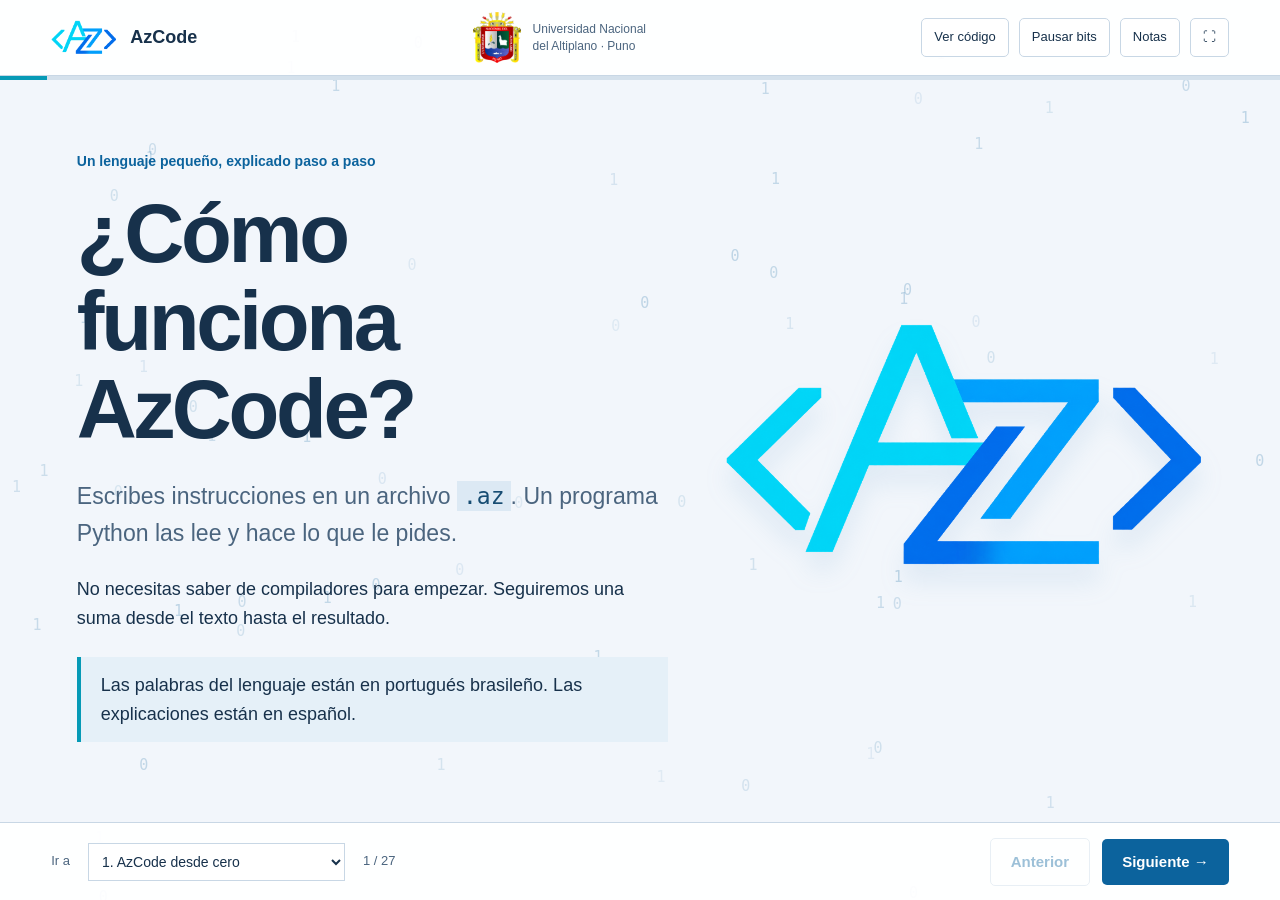
==== commit 40e8dda4: "Reparar recursos de ayuda y añadir acceso web" ====
--- a/Ayuda/AzCode_Como_Funciona_Presentacion.html
+++ b/Ayuda/AzCode_Como_Funciona_Presentacion.html
@@ -1,4 +1,4 @@
-<!doctype html><html lang="es"><head><meta charset="utf-8"><meta name="viewport" content="width=device-width,initial-scale=1"><title>AzCode · Cómo funciona</title><link rel="icon" href="../ExtrasAI/recursos/AzCode_nitido.png"><link rel="stylesheet" href="../ExtrasAI/recursos/presentacion.css"><link rel="stylesheet" href="../ExtrasAI/recursos/presentacion_arboles.css"></head><body><canvas id="lluvia-bits" aria-hidden="true"></canvas><header class="cabecera"><div class="marca"><img src="../ExtrasAI/recursos/AzCode_nitido.png" alt="Logo de AzCode"><span>AzCode</span></div><div class="universidad"><img src="../imagenes/Logo_UNAP.png" alt="Escudo de la Universidad Nacional del Altiplano"><span>Universidad Nacional<br>del Altiplano · Puno</span></div><div class="acciones"><a href="EXPLICACION_CODIGO.html">Ver código</a><button id="bits-boton" aria-pressed="true">Pausar bits</button><button id="notas-boton" aria-expanded="false" aria-controls="notas">Notas</button><button id="pantalla" aria-label="Activar pantalla completa">⛶</button></div></header><div class="barra" aria-hidden="true"><div class="avance" id="avance"></div></div><main class="diapositivas" id="diapositivas"><section class="diapositiva" data-titulo="AzCode desde cero" data-nota="Comienza con una idea sencilla: AzCode son reglas que nosotros definimos. Python es la herramienta que interpreta esas reglas." aria-label="1. AzCode desde cero"><div class="contenido"><div class="dos-columnas"><div><span class="etiqueta">Un lenguaje pequeño, explicado paso a paso</span><h1>¿Cómo funciona AzCode?</h1><p class="introduccion">Escribes instrucciones en un archivo <code>.az</code>. Un programa Python las lee y hace lo que le pides.</p><p>No necesitas saber de compiladores para empezar. Seguiremos una suma desde el texto hasta el resultado.</p><div class="clave">Las palabras del lenguaje están en portugués brasileño. Las explicaciones están en español.</div></div><div class="escena-logo"><img class="logo-grande" src="../ExtrasAI/recursos/AzCode_nitido.png" alt="Logo de AzCode"></div></div></div></section><section class="diapositiva" data-titulo="Tu primer programa" data-nota="Las palabras inicio y fim no llevan punto y coma. La cabecera y las instrucciones sí." aria-label="2. Tu primer programa"><div class="contenido"><h2>Una instrucción pide una acción.</h2><p class="introduccion">Este programa muestra un saludo en la consola.</p><div class="dos-columnas"><div class="bloque-codigo"><div class="titulo-codigo">Un ejemplo completo</div><pre><span class="kw">programa</span> Saludo;
+<!doctype html><html lang="es"><head><meta charset="utf-8"><meta name="viewport" content="width=device-width,initial-scale=1"><title>AzCode · Cómo funciona</title><link rel="icon" href="recursos/AzCode_nitido.png"><link rel="stylesheet" href="recursos/presentacion.css"><link rel="stylesheet" href="recursos/presentacion_arboles.css"></head><body><canvas id="lluvia-bits" aria-hidden="true"></canvas><header class="cabecera"><div class="marca"><img src="recursos/AzCode_nitido.png" alt="Logo de AzCode"><span>AzCode</span></div><div class="universidad"><img src="../imagenes/Logo_UNAP.png" alt="Escudo de la Universidad Nacional del Altiplano"><span>Universidad Nacional<br>del Altiplano · Puno</span></div><div class="acciones"><a href="EXPLICACION_CODIGO.html">Ver código</a><button id="bits-boton" aria-pressed="true">Pausar bits</button><button id="notas-boton" aria-expanded="false" aria-controls="notas">Notas</button><button id="pantalla" aria-label="Activar pantalla completa">⛶</button></div></header><div class="barra" aria-hidden="true"><div class="avance" id="avance"></div></div><main class="diapositivas" id="diapositivas"><section class="diapositiva" data-titulo="AzCode desde cero" data-nota="Comienza con una idea sencilla: AzCode son reglas que nosotros definimos. Python es la herramienta que interpreta esas reglas." aria-label="1. AzCode desde cero"><div class="contenido"><div class="dos-columnas"><div><span class="etiqueta">Un lenguaje pequeño, explicado paso a paso</span><h1>¿Cómo funciona AzCode?</h1><p class="introduccion">Escribes instrucciones en un archivo <code>.az</code>. Un programa Python las lee y hace lo que le pides.</p><p>No necesitas saber de compiladores para empezar. Seguiremos una suma desde el texto hasta el resultado.</p><div class="clave">Las palabras del lenguaje están en portugués brasileño. Las explicaciones están en español.</div></div><div class="escena-logo"><img class="logo-grande" src="recursos/AzCode_nitido.png" alt="Logo de AzCode"></div></div></div></section><section class="diapositiva" data-titulo="Tu primer programa" data-nota="Las palabras inicio y fim no llevan punto y coma. La cabecera y las instrucciones sí." aria-label="2. Tu primer programa"><div class="contenido"><h2>Una instrucción pide una acción.</h2><p class="introduccion">Este programa muestra un saludo en la consola.</p><div class="dos-columnas"><div class="bloque-codigo"><div class="titulo-codigo">Un ejemplo completo</div><pre><span class="kw">programa</span> Saludo;
 <span class="kw">inicio</span>
     <span class="fun">escrever</span>(<span class="str">&quot;Hola&quot;</span>);
 <span class="kw">fim</span></pre></div><div><ul class="lista"><li><code>programa</code> le da un nombre.</li><li><code>inicio</code> abre el programa.</li><li><code>escrever</code> muestra el mensaje.</li><li><code>fim</code> lo cierra.</li></ul><div class="salida">Hola</div></div></div></div></section><section class="diapositiva" data-titulo="El recorrido" data-nota="main coordina las otras tres etapas. Se analiza el programa antes de empezar a ejecutar sus instrucciones." aria-label="3. El recorrido"><div class="contenido"><h2>Cuatro tareas, un resultado.</h2><p class="introduccion">Pulsa «Ver recorrido» para seguir el orden real.</p><div class="ruta" id="ruta"><div class="estacion"><span>src/main.py</span><strong>Leer</strong><p>Abre el archivo.</p></div><div class="estacion"><span>src/lexico.py</span><strong>Separar</strong><p>Reconoce las piezas.</p></div><div class="estacion"><span>src/sintactico.py</span><strong>Organizar</strong><p>Comprueba el orden.</p></div><div class="estacion"><span>src/interprete.py</span><strong>Ejecutar</strong><p>Calcula y muestra.</p></div></div><div class="controles"><button class="boton" id="animar-ruta">Ver recorrido</button><p id="detalle-ruta" aria-live="polite">Todo comienza en un archivo .az.</p></div></div></section><section class="diapositiva" data-titulo="Leer el archivo" data-nota="Una variable es un nombre asociado a un dato. En este caso codigo guarda texto, no instrucciones ejecutadas." aria-label="4. Leer el archivo"><div class="contenido"><h2>Al principio, todo es texto.</h2><div class="dos-columnas"><div class="bloque-codigo"><div class="titulo-codigo">Fragmento real de src/main.py</div><pre>codigo = archivo.<span class="fun">read_text</span>(encoding=<span class="str">&quot;utf-8-sig&quot;</span>)
@@ -46,4 +46,4 @@
         <span class="fun">escrever</span>(<span class="fun">raiz</span>(<span class="num">25</span>));
     <span class="kw">padrao</span>:
         <span class="fun">escrever</span>(<span class="str">&quot;Otra opción&quot;</span>);
-}</pre></div><p>El selector se calcula una vez. Ejecuta el primer caso que coincide; padrao solo se usa si no hay coincidencias.</p></div></section><section class="diapositiva" data-titulo="Repaso" data-nota="Puedes cerrar mostrando 11OperacionesBasicas.az en la consola real y después abrir la guía del código para explicar una línea concreta." aria-label="27. Repaso"><div class="contenido"><span class="etiqueta">Lo esencial para explicarlo a otra persona</span><h2>Escribir → reconocer → organizar → ejecutar.</h2><p class="introduccion">El archivo .az contiene tus instrucciones. El léxico encuentra las piezas. El sintáctico verifica su orden. El intérprete calcula los valores y conversa por la consola.</p><div class="clave">Si entiendes cómo <code>numero suma = a + b;</code> acaba guardando 22, ya entiendes el recorrido principal de AzCode.</div><div class="controles"><a class="boton" href="EXPLICACION_CODIGO.html">Ver cada línea del código</a><a href="../instrucciones/QUE_PUEDE_HACER.txt">Abrir ejemplos TXT</a></div></div></section></main><aside class="notas" id="notas" hidden><h2>Para explicar esta diapositiva</h2><p id="texto-notas"></p><button class="boton secundario" id="cerrar-notas">Cerrar notas</button></aside><footer class="pie"><div class="indice"><label for="indice" class="contador">Ir a</label><select id="indice" aria-label="Elegir diapositiva"><option value="0">1. AzCode desde cero</option><option value="1">2. Tu primer programa</option><option value="2">3. El recorrido</option><option value="3">4. Leer el archivo</option><option value="4">5. Separar las piezas</option><option value="5">6. Organizar una instrucción</option><option value="6">7. Datos internos</option><option value="7">8. Memoria paso a paso</option><option value="8">9. Entender una expresión</option><option value="9">10. Árboles paso a paso</option><option value="10">11. Cómo hace raiz</option><option value="11">12. Cómo hace potencia</option><option value="12">13. Cómo hace ler</option><option value="13">14. Cuándo usa árboles</option><option value="14">15. Salida y entrada</option><option value="15">16. Números y operaciones</option><option value="16">17. Booleanos</option><option value="17">18. Funciones sencillas</option><option value="18">19. Varias entradas en una función</option><option value="19">20. Errores básicos</option><option value="20">21. Carpetas y ejecución</option><option value="21">22. Ejecutar con un botón</option><option value="22">23. Qué puede hacer hoy</option><option value="23">24. Repetir con enquanto</option><option value="24">25. Contar con para</option><option value="25">26. Escoger con escolha</option><option value="26">27. Repaso</option></select><span class="contador" id="contador" aria-live="polite"></span></div><div class="controles"><button class="boton secundario" id="anterior">Anterior</button><button class="boton" id="siguiente">Siguiente →</button></div></footer><script src="../ExtrasAI/recursos/presentacion.js"></script><script src="../ExtrasAI/recursos/arboles.js"></script><script src="../ExtrasAI/recursos/bits.js"></script></body></html>+}</pre></div><p>El selector se calcula una vez. Ejecuta el primer caso que coincide; padrao solo se usa si no hay coincidencias.</p></div></section><section class="diapositiva" data-titulo="Repaso" data-nota="Puedes cerrar mostrando 11OperacionesBasicas.az en la consola real y después abrir la guía del código para explicar una línea concreta." aria-label="27. Repaso"><div class="contenido"><span class="etiqueta">Lo esencial para explicarlo a otra persona</span><h2>Escribir → reconocer → organizar → ejecutar.</h2><p class="introduccion">El archivo .az contiene tus instrucciones. El léxico encuentra las piezas. El sintáctico verifica su orden. El intérprete calcula los valores y conversa por la consola.</p><div class="clave">Si entiendes cómo <code>numero suma = a + b;</code> acaba guardando 22, ya entiendes el recorrido principal de AzCode.</div><div class="controles"><a class="boton" href="EXPLICACION_CODIGO.html">Ver cada línea del código</a><a href="../instrucciones/QUE_PUEDE_HACER.txt">Abrir ejemplos TXT</a></div></div></section></main><aside class="notas" id="notas" hidden><h2>Para explicar esta diapositiva</h2><p id="texto-notas"></p><button class="boton secundario" id="cerrar-notas">Cerrar notas</button></aside><footer class="pie"><div class="indice"><label for="indice" class="contador">Ir a</label><select id="indice" aria-label="Elegir diapositiva"><option value="0">1. AzCode desde cero</option><option value="1">2. Tu primer programa</option><option value="2">3. El recorrido</option><option value="3">4. Leer el archivo</option><option value="4">5. Separar las piezas</option><option value="5">6. Organizar una instrucción</option><option value="6">7. Datos internos</option><option value="7">8. Memoria paso a paso</option><option value="8">9. Entender una expresión</option><option value="9">10. Árboles paso a paso</option><option value="10">11. Cómo hace raiz</option><option value="11">12. Cómo hace potencia</option><option value="12">13. Cómo hace ler</option><option value="13">14. Cuándo usa árboles</option><option value="14">15. Salida y entrada</option><option value="15">16. Números y operaciones</option><option value="16">17. Booleanos</option><option value="17">18. Funciones sencillas</option><option value="18">19. Varias entradas en una función</option><option value="19">20. Errores básicos</option><option value="20">21. Carpetas y ejecución</option><option value="21">22. Ejecutar con un botón</option><option value="22">23. Qué puede hacer hoy</option><option value="23">24. Repetir con enquanto</option><option value="24">25. Contar con para</option><option value="25">26. Escoger con escolha</option><option value="26">27. Repaso</option></select><span class="contador" id="contador" aria-live="polite"></span></div><div class="controles"><button class="boton secundario" id="anterior">Anterior</button><button class="boton" id="siguiente">Siguiente →</button></div></footer><script src="recursos/presentacion.js"></script><script src="recursos/arboles.js"></script><script src="recursos/bits.js"></script></body></html>
--- a/Ayuda/recursos/presentacion.css
+++ b/Ayuda/recursos/presentacion.css
@@ -0,0 +1 @@
+:root{--fondo:#f2f6fb;--tinta:#17314b;--suave:#4b657f;--azul:#0c639d;--cian:#069ab6;--borde:#c8d7e5}*{box-sizing:border-box}body{margin:0;background:var(--fondo);color:var(--tinta);font:18px/1.6 'Segoe UI',sans-serif}button,input{font:inherit}button{cursor:pointer}button:disabled{opacity:.4;cursor:default}a{color:var(--azul)}button:focus-visible,a:focus-visible,input:focus-visible,select:focus-visible{outline:3px solid #b95000;outline-offset:4px}.cabecera{height:76px;border-bottom:1px solid var(--borde);padding:0 clamp(18px,4vw,64px);display:flex;align-items:center;justify-content:space-between;gap:12px;background:#fff}.marca{display:flex;align-items:center;gap:14px;font-weight:650}.marca img{width:65px;height:44px;object-fit:contain}.universidad{display:flex;gap:12px;align-items:center;font-size:12px;color:var(--suave);line-height:1.4}.universidad img{height:52px;width:48px;object-fit:contain}.acciones{display:flex;gap:10px}.acciones button,.acciones a{border:1px solid var(--borde);background:white;border-radius:5px;font-size:13px;padding:8px 12px;text-decoration:none;color:var(--tinta)}.barra{height:4px;background:#d4e1ec}.avance{height:100%;background:var(--cian);transition:width .35s ease}.diapositivas{height:calc(100svh - 158px)}.diapositiva{height:100%;overflow:auto;padding:clamp(24px,4vh,52px) clamp(20px,6vw,96px);display:none}.diapositiva.activa{display:flex;align-items:center}.contenido{width:100%;max-width:1280px;margin:auto}h1{font-size:clamp(48px,6.5vw,92px);line-height:1.06;letter-spacing:-.04em;margin:18px 0 24px;max-width:880px}h2{font-size:clamp(33px,4.2vw,60px);line-height:1.15;letter-spacing:-.03em;margin:10px 0 20px}h3{margin:0 0 10px;font-size:24px}.introduccion{color:var(--suave);font-size:clamp(18px,1.8vw,24px);max-width:860px}.dos-columnas{display:grid;grid-template-columns:1.1fr .9fr;gap:clamp(24px,4vw,60px);align-items:center}.logo-grande{width:100%;max-width:480px;display:block;margin:auto;filter:drop-shadow(0 18px 12px #5ea0ce22)}.escena-logo{padding:44px 0;position:relative}.etiqueta{font-size:14px;color:var(--azul);display:block}.bloque-codigo{background:#1e1e1e;color:#ddd;border-radius:8px;overflow:hidden;box-shadow:0 12px 28px #17314b15}.titulo-codigo{background:#2b2b2b;padding:12px 20px;color:#9ccfe8;font-size:13px}.bloque-codigo pre{padding:22px;margin:0;font:clamp(14px,1.25vw,18px)/1.9 Consolas,monospace;white-space:pre-wrap;overflow-wrap:anywhere}.kw{color:#c586c0}.str{color:#ce9178}.num{color:#b5cea8}.fun{color:#dcdcaa}.cm{color:#86a773}code{font-family:Consolas,monospace}:not(pre)>code{background:#dce9f4;padding:2px 6px;color:#174d73;overflow-wrap:anywhere}.clave{margin-top:24px;border-left:4px solid var(--cian);padding:14px 20px;background:#e5f0f8;max-width:950px}.ruta{display:flex;gap:10px;align-items:stretch;margin:30px 0}.estacion{flex:1;min-width:0;padding:20px 16px;border-top:4px solid #adc9dc;background:white;position:relative}.estacion.activa{border-color:var(--cian);background:#dff4f7;transform:translateY(-6px)}.estacion span{font-size:13px;color:var(--suave);display:block}.estacion strong{font-size:21px;display:block;margin:8px 0}.estacion p{font-size:15px;margin:6px 0}.controles{display:flex;align-items:center;flex-wrap:wrap;gap:12px;margin-top:22px}.boton{background:var(--azul);color:white;border:0;border-radius:5px;padding:11px 20px;font-weight:600;font-size:15px}.boton.secundario{background:white;color:var(--azul);border:1px solid var(--borde)}.piezas{display:flex;flex-wrap:wrap;gap:10px;margin:28px 0}.pieza{padding:14px 18px;border:1px solid #abc6da;background:white;font:20px Consolas,monospace;border-radius:5px}.lista{padding-left:24px}.lista li{margin:14px 0}.salida{font:20px/1.7 Consolas,monospace;padding:20px;background:#e0f1e7;color:#21553a;min-height:76px;white-space:pre-wrap}.memoria{width:100%;border-collapse:collapse;background:#fff}.memoria td,.memoria th{text-align:left;padding:12px 18px;border-bottom:1px solid var(--borde)}.memoria th{color:var(--suave);font-size:14px}.memoria td{font:18px Consolas,monospace}.arbol{display:flex;flex-direction:column;align-items:center;padding:30px;gap:30px}.arbol .nodo{border:2px solid var(--cian);padding:18px 28px;background:white;min-width:95px;text-align:center;font:24px Consolas,monospace}.ramas{display:flex;gap:80px;position:relative}.ramas:before{content:'';position:absolute;border-top:2px solid #88a9c1;top:-15px;left:40px;right:40px}.arbol .resultado{font-size:36px;color:var(--azul);font-weight:700}.cuentas{display:grid;grid-template-columns:repeat(3,1fr);gap:16px;margin-top:28px}.cuenta{padding:20px;background:#fff;border-left:3px solid #adc9dc}.cuenta code{font-size:19px}.cuenta span{display:block;color:var(--suave);margin-top:12px;font-size:16px}.prueba{display:flex;gap:12px;align-items:end;flex-wrap:wrap}.prueba label{display:flex;flex-direction:column;gap:6px;color:var(--suave);font-size:14px}.prueba input{width:140px;border:1px solid #9bb6cc;background:white;padding:8px;color:var(--tinta)}.notas{position:fixed;right:24px;bottom:95px;width:min(500px,calc(100vw - 48px));padding:24px;background:#fff;box-shadow:0 12px 50px #12365030;border:1px solid var(--borde);z-index:10}.notas h2{font-size:22px}.notas p{font-size:16px}.pie{height:78px;padding:0 clamp(18px,4vw,64px);display:flex;align-items:center;justify-content:space-between;gap:18px;border-top:1px solid var(--borde);background:white}.pie select{max-width:260px;padding:9px;background:white;border:1px solid var(--borde);color:var(--tinta);font-size:14px}.pie .controles{margin:0}.contador{color:var(--suave);font-size:13px}.indice{display:flex;gap:18px;align-items:center}[hidden]{display:none!important}@media(prefers-reduced-motion:no-preference){.diapositiva.activa .contenido{animation:entrada .48s cubic-bezier(.2,.7,.3,1)}.estacion{transition:transform .3s,background .3s}.diapositiva.activa .pieza{animation:piezas .55s both;animation-delay:calc(var(--orden)*65ms)}.logo-grande{animation:flotar 5s ease-in-out infinite}@keyframes entrada{from{opacity:0;transform:translateX(22px)}to{opacity:1;transform:none}}@keyframes piezas{from{opacity:0;transform:translateY(16px)}to{opacity:1;transform:none}}@keyframes flotar{50%{transform:translateY(-9px)}}}@media(max-width:900px){.dos-columnas{grid-template-columns:1fr}.logo-grande{max-width:260px}.escena-logo{padding:18px 0}.universidad span{display:none}.ruta{flex-wrap:wrap}.estacion{flex-basis:28%}.cuentas{grid-template-columns:repeat(2,1fr)}.diapositiva.activa{align-items:flex-start}.contenido{margin:0 auto}.diapositiva{padding:26px}.indice{gap:8px}.pie select{max-width:180px}}@media(max-width:560px){.cabecera{height:68px;padding:0 16px}.marca span{font-size:14px}.marca img{width:45px}.acciones a{display:none}.universidad img{height:40px;width:34px}.acciones button{padding:7px}.diapositivas{height:calc(100svh - 158px)}.pie{height:86px;padding:10px 14px;gap:8px}.pie select{max-width:120px;font-size:12px}.pie .boton{font-size:12px;padding:10px}.contador{display:none}.diapositiva{padding:24px 18px}.cuentas{grid-template-columns:1fr}.estacion{flex-basis:40%}.ramas{gap:35px}}@media(prefers-reduced-motion:reduce){*,*::before,*::after{animation:none!important;transition:none!important}}@media print{.cabecera,.pie,.barra,.controles,.acciones,.notas{display:none!important}body{background:white}.diapositivas{height:auto}.diapositiva,.diapositiva.activa{display:block;height:auto;overflow:visible;break-after:page}.contenido{margin:0}.dos-columnas{grid-template-columns:1fr 1fr}h2{font-size:32px}.logo-grande{animation:none}}
--- a/Ayuda/recursos/presentacion_arboles.css
+++ b/Ayuda/recursos/presentacion_arboles.css
@@ -0,0 +1 @@
+#lluvia-bits{position:fixed;inset:0;width:100%;height:100%;pointer-events:none;z-index:0}.cabecera,.pie,.barra{position:relative;z-index:2}.diapositivas{position:relative;z-index:1}.cabecera,.pie{background:#ffffffed}.cabecera-leccion h2{max-width:1000px;font-size:clamp(30px,3vw,44px);margin:5px 0 10px}.cabecera-leccion .introduccion{font-size:17px;margin:0 0 16px;line-height:1.5}.laboratorio{display:grid;grid-template-columns:minmax(0,1.3fr) minmax(0,.8fr);gap:28px;align-items:stretch}.vista-arbol{min-width:0;background:#162b40;border-radius:10px;padding:20px}.vista-arbol>label{display:flex;gap:16px;align-items:center;color:#c2d8eb;font-size:15px}.vista-arbol select{background:#27445e;border:1px solid #54728e;border-radius:5px;padding:10px 14px;color:#fff;font:16px Consolas,monospace;max-width:100%;min-width:0}.vista-arbol>.etiqueta{color:#a5bfd6;font-size:12px}.lienzo-arbol{width:100%;overflow:auto}.lienzo-arbol svg{display:block;width:100%;min-width:400px;max-height:280px}.conexion-arbol{stroke:#5d819f;stroke-width:2;fill:none}.nodo-svg rect{fill:#254158;stroke:#719ebf;stroke-width:1.5}.nodo-svg.resuelto rect{fill:#164d52;stroke:#63c7b4}.nodo-svg.actual rect{stroke:#ffd47c;stroke-width:3}.tipo-nodo{fill:#c0d7eb;font:12px 'Segoe UI',sans-serif}.valor-nodo{fill:#fff;font:17px Consolas,monospace}.resultado-nodo{fill:#83e3c8;font:15px Consolas,monospace}.paso-arbol{border-left:4px solid #0c639d;background:#fffffff2;padding:22px;display:flex;flex-direction:column;justify-content:center;border-radius:0 8px 8px 0}.paso-arbol p{min-height:90px;font-size:16px;line-height:1.85}.paso-arbol h3{font:22px Consolas,monospace;overflow-wrap:anywhere}.paso-arbol .salida{font-size:17px}.paso-arbol .controles{gap:8px}.paso-arbol .boton{padding:9px 13px;font-size:13px}.diapositiva .bloque-codigo{box-shadow:0 20px 40px #1d477a19}.contenido{padding-bottom:10px}.acciones{flex-shrink:0}.etiqueta{font-weight:600}@media(prefers-reduced-motion:no-preference){.nodo-svg rect{transition:fill .25s,stroke .25s}.resultado-nodo{animation:valor-aparece .3s both}@keyframes valor-aparece{from{opacity:0}to{opacity:1}}}@media(max-width:1000px){.laboratorio{grid-template-columns:1fr}.paso-arbol p{min-height:0}.lienzo-arbol svg{max-height:330px}.universidad span{display:none}}@media(max-width:560px){.marca span{display:none}.acciones{gap:5px}.acciones button{font-size:11px}.vista-arbol{padding:14px}.vista-arbol>label{display:block}.vista-arbol select{display:block;margin-top:8px}.paso-arbol{padding:18px}.lienzo-arbol svg{min-width:380px}.contenido h2{font-size:31px}}@media print{#lluvia-bits,#bits-boton{display:none}}
